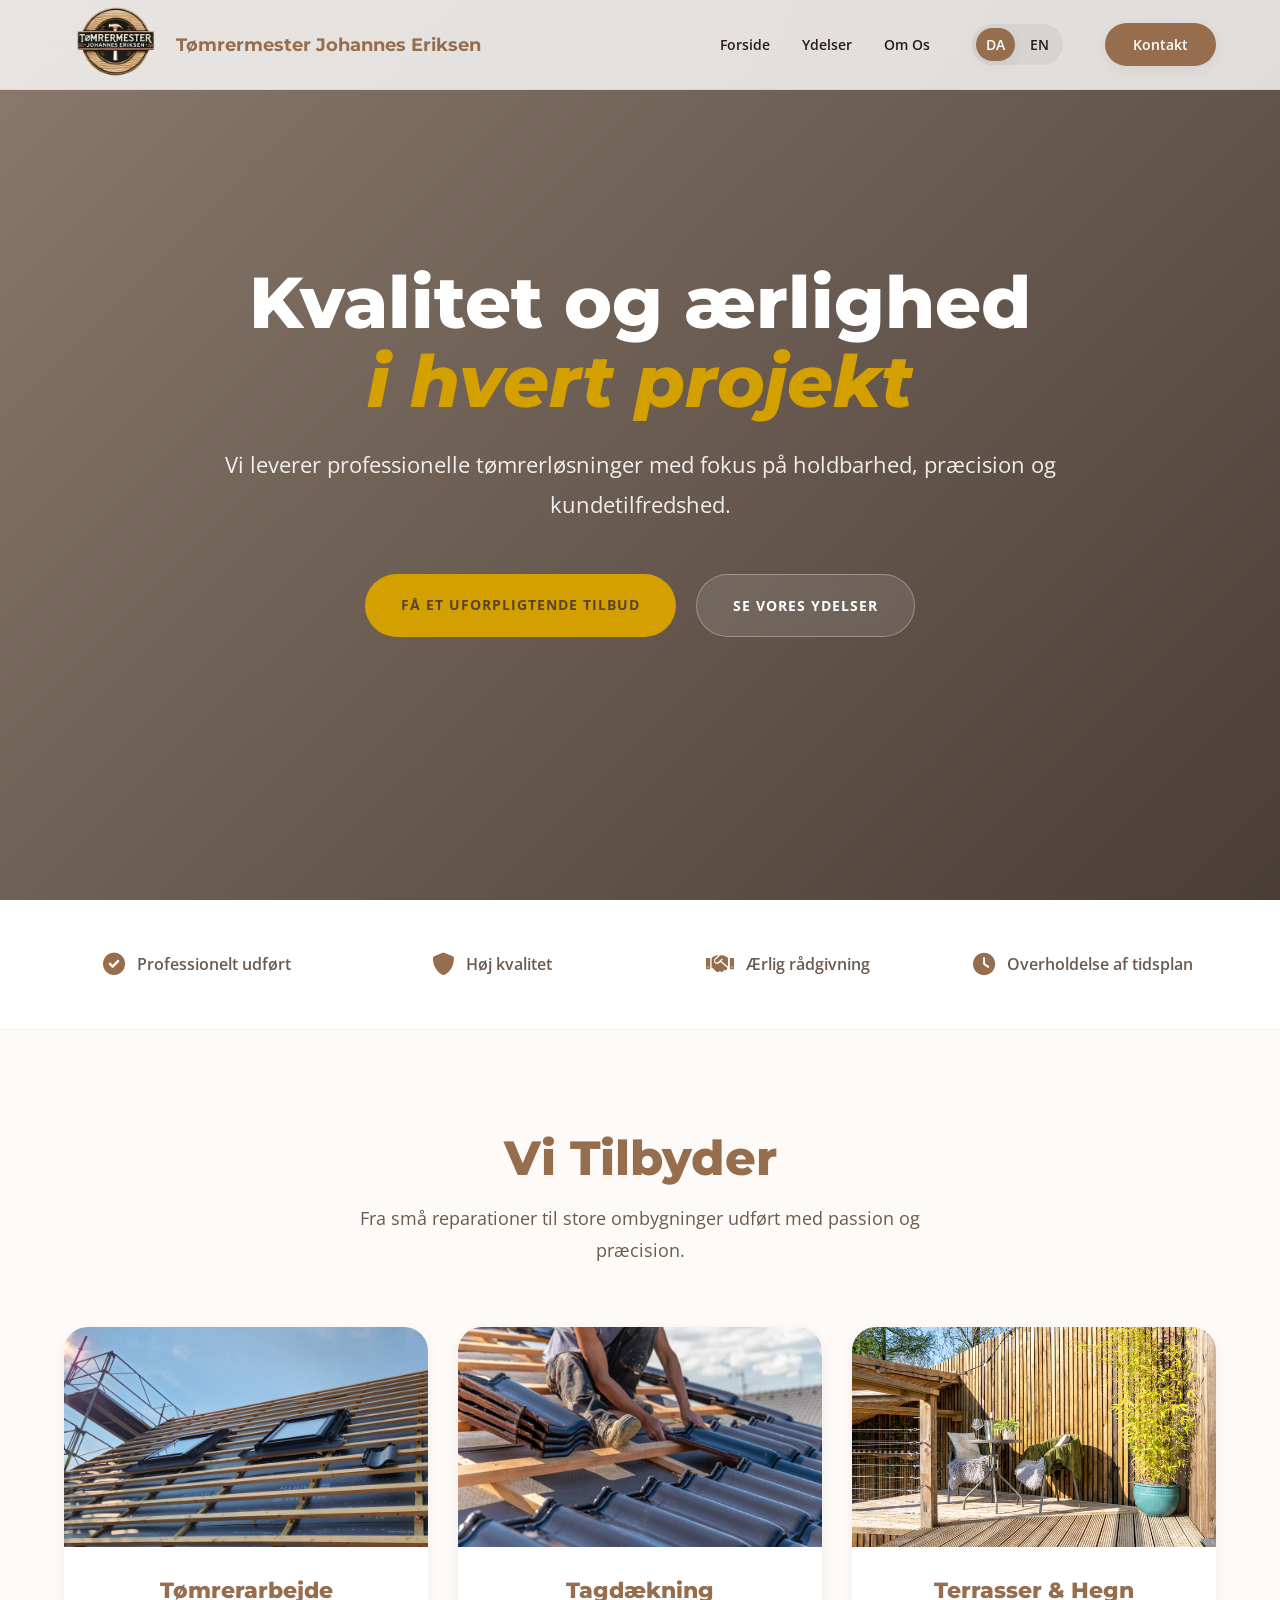
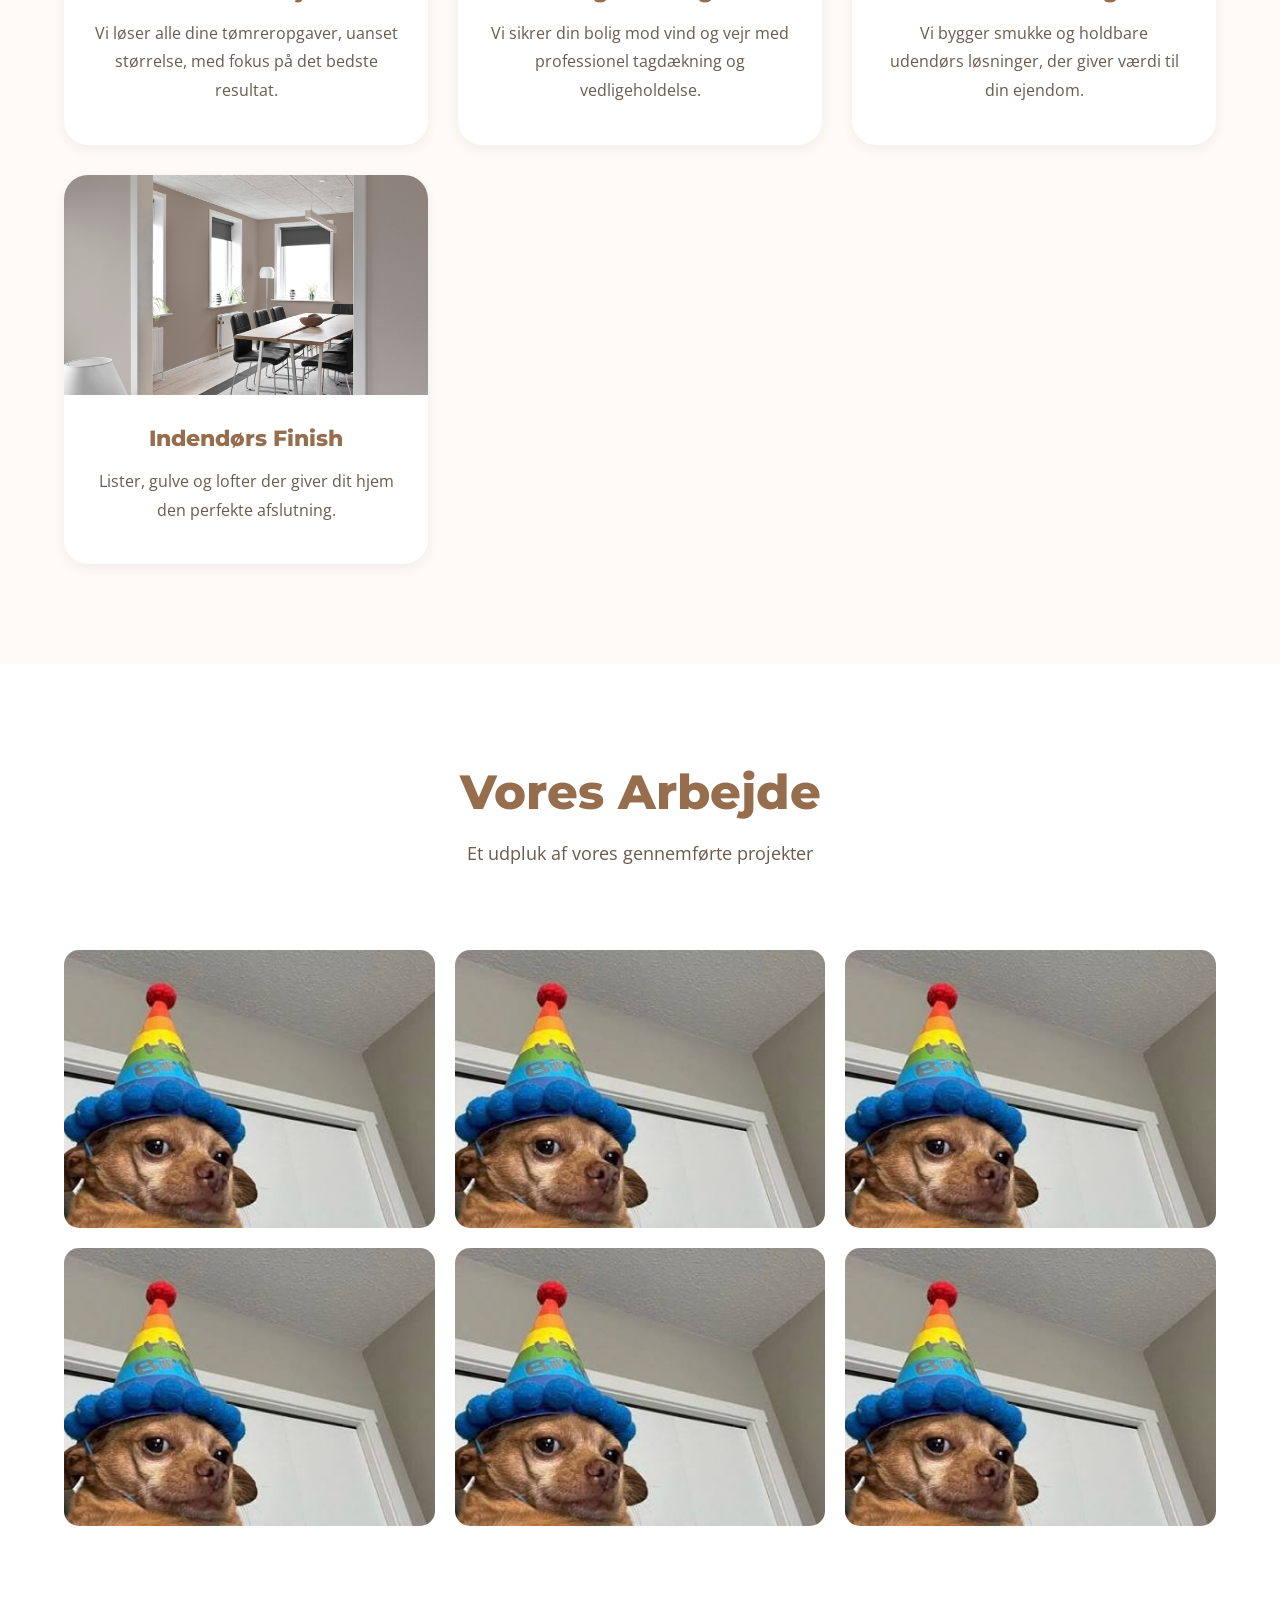
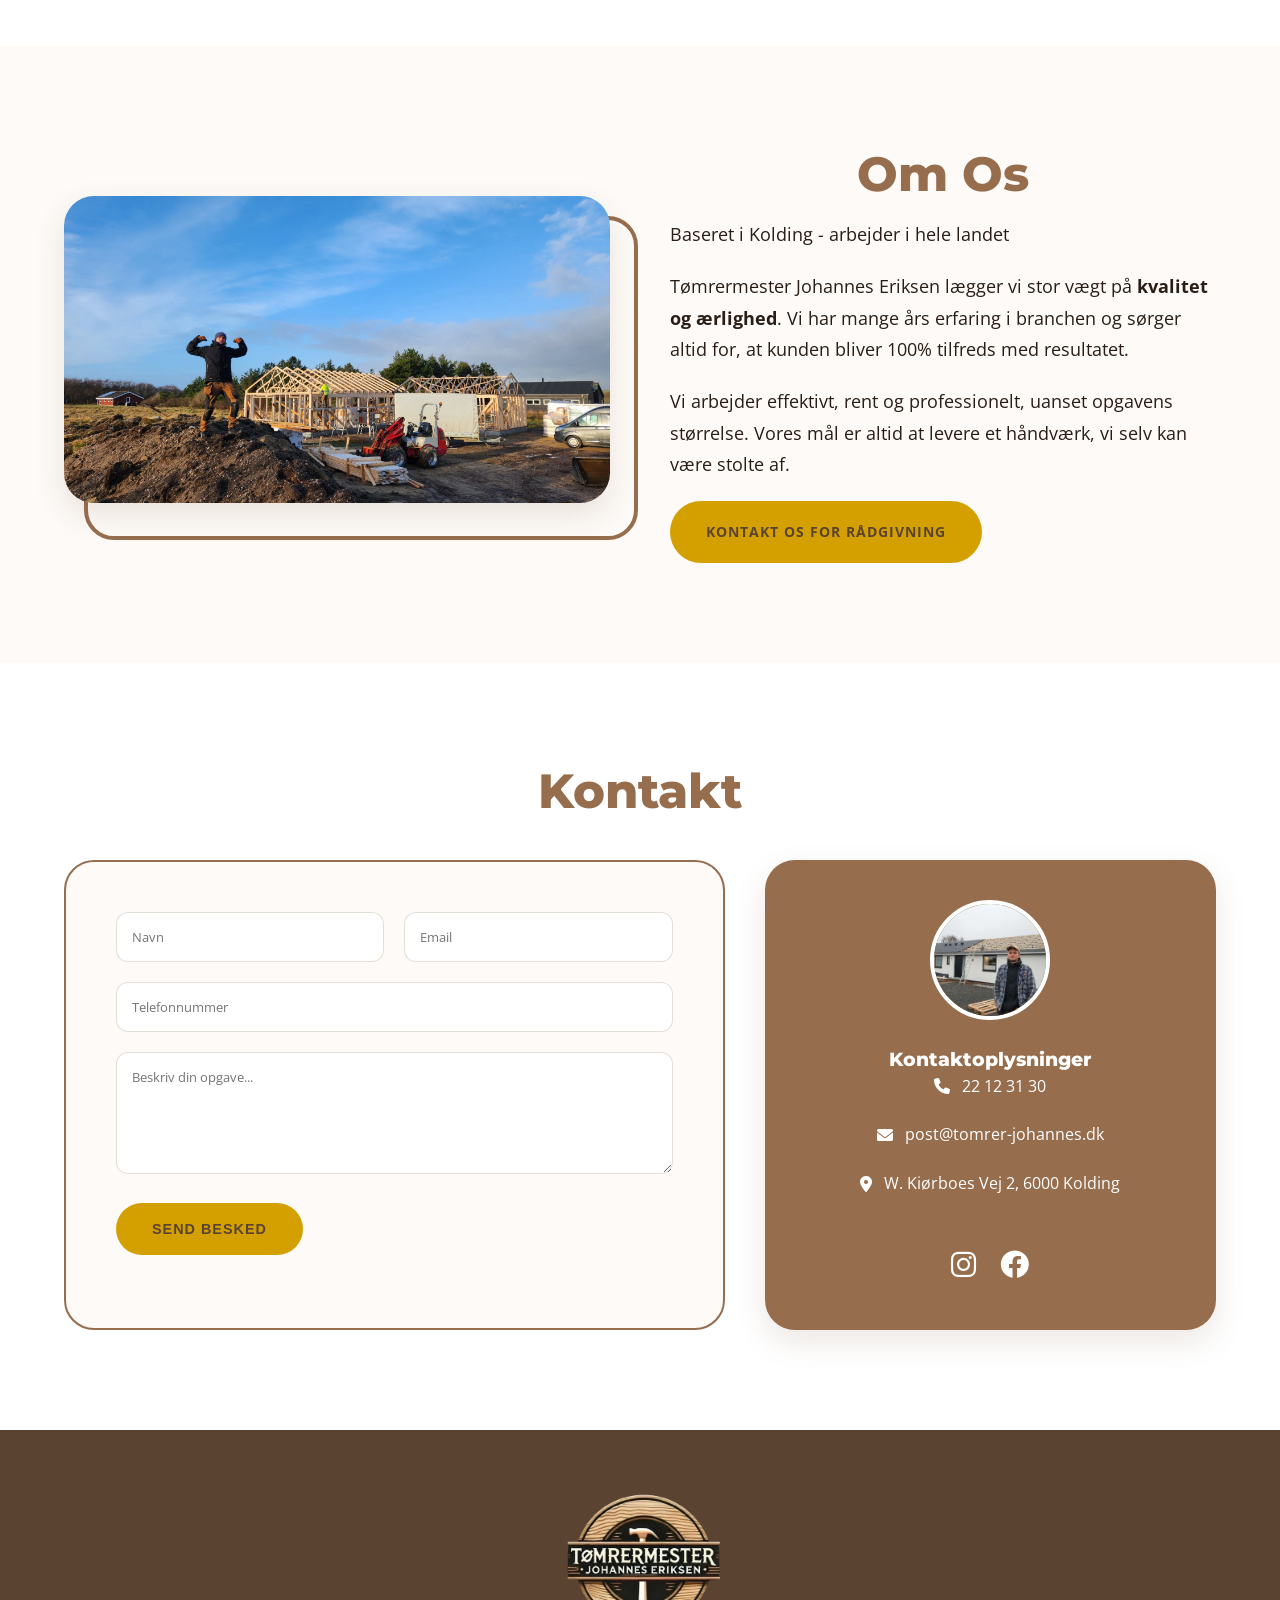
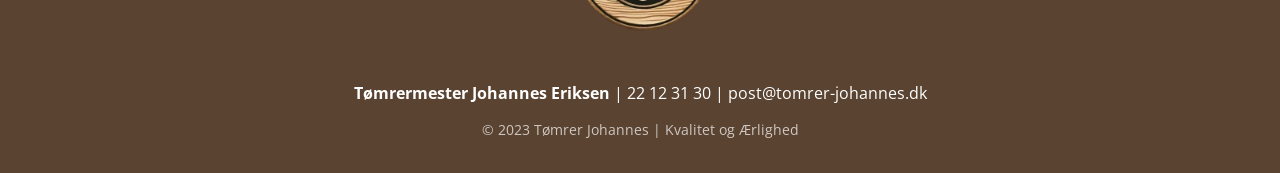
==== T-mrer-Johannes/index.html @ 765f924a "Add files via upload" ====
<!DOCTYPE html>
<html lang="da">
<head>
    <meta charset="UTF-8">
    <meta name="viewport" content="width=device-width, initial-scale=1.0">
    <title>Tømrermester Johannes Eriksen | Kvalitet og Ærlighed</title>
    <link rel="stylesheet" href="css/style.css">
    <link href="https://fonts.googleapis.com/css2?family=Montserrat:wght@700;800&family=Open+Sans:wght@400;600&display=swap" rel="stylesheet">
    <link rel="stylesheet" href="https://cdnjs.cloudflare.com/ajax/libs/font-awesome/6.0.0/css/all.min.css">
</head>
<body>

    <nav class="navbar" id="navbar">
        <div class="container">
            <a href="#" class="logo-container">
                <div class="logo">
                    <img src="img/logo.png" alt="Tømrer Johannes Logo">
                </div>
                <div class="logo-text">
                    <h1>Tømrermester Johannes Eriksen</h1>
                </div>
            </a>

            <div class="menu-toggle" id="mobile-menu">
                <span></span>
                <span></span>
                <span></span>
            </div>

            <ul class="nav-links" id="nav-list">
                <li><a href="#home">Forside</a></li>
                <li><a href="#services">Ydelser</a></li>
                <li><a href="#about">Om Os</a></li>

                <!-- Language Switcher -->
                <div class="lang-switcher">
                    <a href="index.html" class="lang-btn active">DA</a>
                    <a href="indexEN.html" class="lang-btn">EN</a>
                </div>

                <li><a href="#contact" class="nav-cta">Kontakt</a></li>
            </ul>
        </div>
    </nav>

    <header id="home" class="hero">
        <video autoplay muted loop playsinline class="hero-video">
            <source src="videos/herovideo.mp4" type="video/mp4">
        </video>
        <div class="hero-overlay"></div>
        <div class="hero-content">
            <h1>Kvalitet og ærlighed <span>i hvert projekt</span></h1>
            <p>Vi leverer professionelle tømrerløsninger med fokus på holdbarhed, præcision og kundetilfredshed.</p>
            <div class="hero-btns">
                <a href="#contact" class="btn btn-primary">Få et uforpligtende tilbud</a>
                <a href="#services" class="btn btn-secondary">Se vores ydelser</a>
            </div>
        </div>
    </header>

    <section class="trust-bar">
        <div class="container trust-grid">
            <div class="trust-item"><i class="fas fa-check-circle"></i> <span>Professionelt udført</span></div>
            <div class="trust-item"><i class="fas fa-shield-alt"></i> <span>Høj kvalitet</span></div>
            <div class="trust-item"><i class="fas fa-handshake"></i> <span>Ærlig rådgivning</span></div>
            <div class="trust-item"><i class="fas fa-clock"></i> <span>Overholdelse af tidsplan</span></div>
        </div>
    </section>

    <section id="services" class="services">
        <div class="container">
            <h2 class="section-title">Vi Tilbyder</h2>
            <p class="section-subtitle">Fra små reparationer til store ombygninger udført med passion og præcision.</p>
            <div class="services-grid">
                <div class="service-card">
                    <div class="service-img"><img src="img/tømrerarbejde.jpg" alt="Tømrerarbejde"></div>
                    <h3>Tømrerarbejde</h3>
                    <p>Vi løser alle dine tømreropgaver, uanset størrelse, med fokus på det bedste resultat.</p>
                </div>
                <div class="service-card">
                    <div class="service-img"><img src="img/tagdækning.jpg" alt="Tagdækning"></div>
                    <h3>Tagdækning</h3>
                    <p>Vi sikrer din bolig mod vind og vejr med professionel tagdækning og vedligeholdelse.</p>
                </div>
                <div class="service-card">
                    <div class="service-img"><img src="img/terrasse.jpg" alt="Terrasser"></div>
                    <h3>Terrasser & Hegn</h3>
                    <p>Vi bygger smukke og holdbare udendørs løsninger, der giver værdi til din ejendom.</p>
                </div>
                <div class="service-card">
                    <div class="service-img"><img src="img/indendørs.jpg" alt="Indendørs"></div>
                    <h3>Indendørs Finish</h3>
                    <p>Lister, gulve og lofter der giver dit hjem den perfekte afslutning.</p>
                </div>
            </div>
        </div>
    </section>

    <section id="gallery" class="gallery-section">
        <div class="container">
            <h2 class="section-title">Vores Arbejde</h2>
            <p class="section-subtitle">Et udpluk af vores gennemførte projekter</p>
            <!-- Wrapper added for Carousel functionality on mobile -->
            <div class="gallery-wrapper">
                <div class="gallery-grid">
                    <div class="gallery-item"><img src="img/images.png" alt="Projekt 1"></div>
                    <div class="gallery-item"><img src="img/images.png" alt="Projekt 2"></div>
                    <div class="gallery-item"><img src="img/images.png" alt="Projekt 3"></div>
                    <div class="gallery-item"><img src="img/images.png" alt="Projekt 4"></div>
                    <div class="gallery-item"><img src="img/images.png" alt="Projekt 5"></div>
                    <div class="gallery-item"><img src="img/images.png" alt="Projekt 6"></div>
                </div>
            </div>
        </div>
    </section>

    <section id="about" class="about">
        <div class="container about-flex">
            <div class="about-image">
                <img src="img/omosbillede.png" alt="Om Tømrer Johannes">
            </div>
            <div class="about-text">
                <h2 class="section-title left">Om Os</h2>
                <p>Baseret i Kolding - arbejder i hele landet</p>
                <p>Tømrermester Johannes Eriksen lægger vi stor vægt på <strong>kvalitet og ærlighed</strong>. Vi har mange års erfaring i branchen og sørger altid for, at kunden bliver 100% tilfreds med resultatet.</p>
                <p>Vi arbejder effektivt, rent og professionelt, uanset opgavens størrelse. Vores mål er altid at levere et håndværk, vi selv kan være stolte af.</p>
                <a href="#contact" class="btn btn-primary">Kontakt os for rådgivning</a>
            </div>
        </div>
    </section>

    <section id="contact" class="contact">
        <div class="container">
            <h2 class="section-title">Kontakt</h2>
            <div class="contact-wrapper">
                <div class="contact-form">
                    <form>
                        <div class="form-group">
                            <input type="text" placeholder="Navn" required>
                            <input type="email" placeholder="Email" required>
                        </div>
                        <input type="text" placeholder="Telefonnummer">
                        <textarea placeholder="Beskriv din opgave..." rows="5" required></textarea>
                        <button type="submit" class="btn btn-primary full-width">Send Besked</button>
                    </form>
                </div>
                <div class="contact-info">
                    <img src="img/johannesforanhus.png" alt="Kontakt">
                    <h3>Kontaktoplysninger</h3>
                    <div class="info-item"><i class="fas fa-phone"></i> <a href="tel:22123130">22 12 31 30</a></div>
                    <div class="info-item"><i class="fas fa-envelope"></i> <a href="mailto:post@tomrer-johannes.dk">post@tomrer-johannes.dk</a></div>
                    <div class="info-item"><i class="fas fa-map-marker-alt"></i> <span>W. Kiørboes Vej 2, 6000 Kolding</span></div>
                    <div class="social-links"> 
                        <a href="https://www.instagram.com/tomrermester_johannes/" target="_blank"><i class="fab fa-instagram"></i></a> 
                        <a href="https://www.facebook.com/profile.php?id=61573229541717" target="_blank"><i class="fab fa-facebook"></i></a> 
                    </div>
                </div>
            </div>
        </div>
    </section>

    <footer>
        <div class="container">
            <img src="img/logo.png" alt="Logo" class="footer-logo">
            <p><strong>Tømrermester Johannes Eriksen</strong> | 22 12 31 30 | post@tomrer-johannes.dk</p>
            <p class="footer-copy">&copy; 2023 Tømrer Johannes | Kvalitet og Ærlighed</p>
        </div>
    </footer>

    <script>
        const menuToggle = document.getElementById('mobile-menu');
        const navList = document.getElementById('nav-list');

        menuToggle.addEventListener('click', () => {
            navList.classList.toggle('active');
            menuToggle.classList.toggle('active');
        });

        document.querySelectorAll('.nav-links a').forEach(link => {
            link.addEventListener('click', () => {
                navList.classList.remove('active');
                menuToggle.classList.remove('active');
            });
        });

        window.addEventListener('scroll', () => {
            const navbar = document.getElementById('navbar');
            if (window.scrollY > 50) {
                navbar.classList.add('scrolled');
            } else {
                navbar.classList.remove('scrolled');
            }
        });
    </script>
</body>
</html>
---- T-mrer-Johannes/css/style.css ----
/* General Reset */
* {
    margin: 0;
    padding: 0;
    box-sizing: border-box;
}

:root {
    --primary-brown: #966d4d;
    --dark-brown: #5a4331;
    --accent-yellow: #d4a000;
    --text-gray: #6b5a4d;
    --text-dark: #2a1d15;
    --soft-linen: #fdfaf7; 
    --white: #ffffff;
    
    --shadow-sm: 0 4px 12px rgba(125, 95, 67, 0.08);
    --shadow-md: 0 12px 30px rgba(125, 95, 67, 0.15);
    --transition: all 0.4s cubic-bezier(0.165, 0.84, 0.44, 1);
}

body {
    font-family: 'Open Sans', sans-serif;
    color: var(--text-dark);
    line-height: 1.8;
    scroll-behavior: smooth;
    background-color: var(--soft-linen);
    overflow-x: hidden;
}

h1, h2, h3 {
    font-family: 'Montserrat', sans-serif;
    font-weight: 800;
    line-height: 1.2;
}

.container {
    max-width: 1200px;
    margin: 0 auto;
    padding: 0 24px;
}

/* --- Navbar --- */
.navbar {
    background: rgba(255, 255, 255, 0.8);
    backdrop-filter: blur(20px);
    height: 90px;
    display: flex;
    align-items: center;
    position: fixed;
    width: 100%;
    top: 0;
    z-index: 1000;
    transition: var(--transition);
    border-bottom: 1px solid rgba(150, 109, 77, 0.1);
}

.navbar.scrolled {
    height: 75px;
    background: rgba(255, 255, 255, 0.95);
    box-shadow: var(--shadow-sm);
}

.navbar .container {
    display: flex;
    justify-content: space-between;
    align-items: center;
    width: 100%;
}

.logo-container {
    display: flex;
    align-items: center;
    gap: 12px;
    text-decoration: none;
    transition: var(--transition);
}

.logo-container:hover {
    transform: translateY(-2px);
}

.logo img {
    height: 100px;
    width: auto;
    transition: var(--transition);
}

.logo-text h1 {
    font-size: 1.1rem;
    color: var(--primary-brown);
    font-weight: 700;
}

.nav-links {
    display: flex;
    list-style: none;
    align-items: center;
    gap: 32px;
}

.nav-links a {
    text-decoration: none;
    color: var(--text-dark);
    font-weight: 600;
    font-size: 0.9rem;
    transition: var(--transition);
    position: relative;
}

.nav-links a:hover {
    color: var(--primary-brown);
}

.nav-links a::after {
    content: '';
    position: absolute;
    width: 0;
    height: 2px;
    bottom: -4px;
    left: 0;
    background-color: var(--primary-brown);
    transition: var(--transition);
}

.nav-links a:hover::after {
    width: 100%;
}

.nav-cta {
    background: var(--primary-brown);
    color: white !important;
    padding: 12px 28px;
    border-radius: 50px;
    box-shadow: var(--shadow-sm);
}

.nav-cta:hover {
    background: var(--dark-brown);
    transform: translateY(-2px);
    box-shadow: var(--shadow-md);
}

/* Mobile Menu Toggle */
.menu-toggle {
    display: none;
    flex-direction: column;
    gap: 6px;
    cursor: pointer;
    z-index: 1100;
}

.menu-toggle span {
    width: 30px;
    height: 3px;
    background: var(--primary-brown);
    border-radius: 2px;
    transition: var(--transition);
}

.menu-toggle.active span:nth-child(1) { transform: translateY(9px) rotate(45deg); }
.menu-toggle.active span:nth-child(2) { opacity: 0; }
.menu-toggle.active span:nth-child(3) { transform: translateY(-9px) rotate(-45deg); }

/* --- Hero Section --- */
.hero {
    position: relative;
    height: 100vh;
    display: flex;
    align-items: center;
    justify-content: center;
    overflow: hidden;
    color: white;
    text-align: center;
}

.hero-video {
    position: absolute;
    top: 50%;
    left: 50%;
    min-width: 100%;
    min-height: 100%;
    z-index: -2;
    transform: translate(-50%, -50%);
    object-fit: cover;
}

.hero-overlay {
    position: absolute;
    top: 0;
    left: 0;
    width: 100%;
    height: 100%;
    background: linear-gradient(135deg, rgba(90, 67, 49, 0.7), rgba(42, 29, 21, 0.85));
    z-index: -1;
}

.hero-content {
    max-width: 900px;
    padding: 0 20px;
    animation: fadeInUp 1s ease-out;
}

.hero-content h1 {
    font-size: clamp(2.5rem, 8vw, 4.5rem);
    line-height: 1.1;
    margin-bottom: 24px;
}

.hero-content h1 span {
    color: var(--accent-yellow);
    display: block;
    font-style: italic;
}

.hero-content p {
    font-size: clamp(1rem, 3vw, 1.4rem);
    margin-bottom: 48px;
    opacity: 0.9;
    font-weight: 400;
}

.hero-btns {
    display: flex;
    gap: 20px;
    justify-content: center;
}

/* --- Buttons --- */
.btn {
    padding: 18px 36px;
    border-radius: 50px;
    font-weight: 700;
    text-decoration: none;
    transition: var(--transition);
    font-size: 0.9rem;
    display: inline-block;
    text-transform: uppercase;
    letter-spacing: 1px;
    border: none;
    cursor: pointer;
}

.btn-primary {
    background: var(--accent-yellow);
    color: var(--dark-brown);
}

.btn-primary:hover {
    background: #f0c000;
    transform: translateY(-4px);
    box-shadow: 0 10px 20px rgba(212, 160, 0, 0.3);
}

.btn-secondary {
    background: rgba(255, 255, 255, 0.1);
    color: white;
    backdrop-filter: blur(5px);
    border: 1px solid rgba(255, 255, 255, 0.3);
}

.btn-secondary:hover {
    background: rgba(255, 255, 255, 0.2);
    transform: translateY(-4px);
}

/* --- Trust Bar --- */
.trust-bar {
    background: var(--white);
    padding: 50px 0;
    border-bottom: 1px solid rgba(0,0,0,0.05);
}

.trust-grid {
    display: grid;
    grid-template-columns: repeat(auto-fit, minmax(200px, 1fr));
    gap: 30px;
    text-align: center;
}

.trust-item {
    display: flex;
    align-items: center;
    justify-content: center;
    gap: 12px;
    font-weight: 600;
    color: var(--text-gray);
}

.trust-item i {
    color: var(--primary-brown);
    font-size: 1.4rem;
}

/* --- Services --- */
.services {
    padding: 100px 0;
}

.section-title {
    text-align: center;
    font-size: clamp(2rem, 5vw, 3rem);
    margin-bottom: 16px;
    color: var(--primary-brown);
}

.section-subtitle {
    text-align: center;
    color: var(--text-gray);
    margin-bottom: 60px;
    font-size: 1.1rem;
    max-width: 600px;
    margin-left: auto;
    margin-right: auto;
}

.services-grid {
    display: grid;
    grid-template-columns: repeat(auto-fit, minmax(280px, 1fr));
    gap: 30px;
}

.service-card {
    background: var(--white);
    border-radius: 24px;
    overflow: hidden;
    transition: var(--transition);
    text-align: center;
    padding-bottom: 40px;
    box-shadow: var(--shadow-sm);
}

.service-card:hover {
    transform: translateY(-10px);
    box-shadow: var(--shadow-md);
}

.service-img {
    height: 220px;
    overflow: hidden;
}

.service-img img {
    width: 100%;
    height: 100%;
    object-fit: cover;
    transition: var(--transition);
}

.service-card:hover .service-img img {
    transform: scale(1.1);
}

.service-card h3 {
    margin: 30px 0 15px;
    color: var(--primary-brown);
    font-size: 1.4rem;
}

.service-card p {
    padding: 0 30px;
    color: var(--text-gray);
}

/* --- Gallery (Polished Carousel for Mobile) --- */
.gallery-section {
    padding: 100px 0;
    background: var(--white);
}

.gallery-wrapper {
    overflow-x: auto;
    padding: 20px 0;
    scroll-snap-type: x mandatory; /* The magic for mobile carousel */
    -webkit-overflow-scrolling: touch;
}

.gallery-wrapper::-webkit-scrollbar {
    display: none; /* Hide scrollbar for cleaner look */
}

.gallery-grid {
    display: grid;
    grid-template-columns: repeat(auto-fit, minmax(300px, 1fr));
    gap: 20px;
}

.gallery-item {
    position: relative;
    overflow: hidden;
    border-radius: 15px;
    aspect-ratio: 4/3;
    scroll-snap-align: center;
}

.gallery-item img {
    width: 100%;
    height: 100%;
    object-fit: cover;
    transition: var(--transition);
}

.gallery-item:hover img {
    transform: scale(1.1);
    filter: brightness(0.7);
}

/* --- About --- */
.about {
    padding: 100px 0;
}

.about-flex {
    display: flex;
    align-items: center;
    gap: 60px;
}

.about-image {
    position: relative;
    flex: 1;
}

.about-image img {
    width: 100%;
    border-radius: 30px;
    box-shadow: var(--shadow-md);
    position: relative;
    z-index: 2;
}

.about-image::after {
    content: '';
    position: absolute;
    top: 20px;
    left: 20px;
    width: 100%;
    height: 100%;
    border: 4px solid var(--primary-brown);
    border-radius: 30px;
    z-index: 1;
}

.about-text {
    flex: 1;
}

.about-text p {
    margin-bottom: 20px;
    font-size: 1.1rem;
}

/* --- Contact --- */
.contact {
    padding: 100px 0;
    background: var(--white);
}

.contact-wrapper {
    display: flex;
    gap: 40px;
    margin-top: 40px;
}

.contact-form {
    flex: 1.5;
    background: var(--soft-linen);
    padding: 50px;
    border-radius: 30px;
    border: 2px solid var(--primary-brown);
}

.form-group {
    display: grid;
    grid-template-columns: 1fr 1fr;
    gap: 20px;
}

.contact-form input, .contact-form textarea {
    width: 100%;
    padding: 15px;
    margin-bottom: 20px;
    border: 1px solid rgba(125, 95, 67, 0.2);
    border-radius: 12px;
    font-family: inherit;
}

.contact-info {
    flex: 1;
    background: var(--primary-brown);
    color: white;
    padding: 40px;
    border-radius: 30px;
    text-align: center;
    box-shadow: var(--shadow-md);
}

.contact-info img {
    width: 120px;
    height: 120px;
    border-radius: 50%;
    border: 4px solid white;
    margin-bottom: 20px;
    object-fit: cover;
    object-position: center;
}

.info-item {
    display: flex;
    align-items: center;
    justify-content: center;
    gap: 12px;
    margin-bottom: 20px;
}

.info-item a {
    color: white;
    text-decoration: none;
}

.social-links { 
    margin-top: 40px; 
    display: flex; 
    justify-content: center; 
    gap: 24px; 
}  

.social-links a { 
    color: white; 
    font-size: 1.8rem; 
    transition: var(--transition); 
}  
.social-links a:hover { 
    transform: scale(1.2); 
    color: var(--accent-yellow); 
}

/* --- Footer --- */
footer {
    background: var(--dark-brown);
    color: white;
    text-align: center;
    padding: 30px 0;
}

.footer-logo {
    height: 200px;
    margin-bottom: 10px;
}

.footer-copy {
    margin-top: 10px; 
    font-size: 0.9rem; 
    opacity: 0.7;
}

/* --- Language Switcher --- */
.lang-switcher {
    display: flex;
    align-items: center;
    gap: 5px;
    background: rgba(0, 0, 0, 0.05);
    padding: 4px;
    border-radius: 50px;
    margin: 0 10px;
}

.lang-btn {
    text-decoration: none;
    color: var(--text-gray);
    font-size: 0.75rem;
    font-weight: 700;
    padding: 4px 10px;
    border-radius: 50px;
    transition: var(--transition);
    text-transform: uppercase;
}

.lang-btn:hover {
    color: var(--primary-brown);
}

.lang-btn.active {
    background: var(--primary-brown);
    color: white;
    box-shadow: var(--shadow-sm);
}

/* Adjust nav-links to keep the switcher centered */
.nav-links {
    display: flex;
    list-style: none;
    align-items: center;
    gap: 32px;
}

/* Responsive Adjustment */
@media (max-width: 768px) {
    .lang-switcher {
        margin: 20px 0;
        justify-content: center;
    }
}

/* --- Animations --- */
@keyframes fadeInUp {
    from { opacity: 0; transform: translateY(30px); }
    to { opacity: 1; transform: translateY(0); }
}

/* --- Responsive --- */
@media (max-width: 992px) {
    .about-flex, .contact-wrapper {
        flex-direction: column;
        text-align: center;
    }
    .about-image::after { display: none; }
    .form-group { grid-template-columns: 1fr; }
}

@media screen and (max-width: 768px) {
    .menu-toggle {
        display: flex;
    }

    .nav-links {
        position: fixed;
        top: 0;
        right: -100%;
        height: 100vh;
        width: 80%;
        background: var(--white);
        flex-direction: column;
        justify-content: center;
        transition: var(--transition);
        box-shadow: -10px 0 30px rgba(0,0,0,0.1);
    }

    .nav-links.active {
        right: 0;
    }

    .nav-links a {
        font-size: 1.2rem;
    }

    /* Mobile Gallery Carousel Override */
    .gallery-grid {
        display: flex;
        overflow-x: auto;
        scroll-snap-type: x mandatory;
        gap: 20px;
    }

    .gallery-item {
        min-width: 85%; /* Shows a peek of the next image */
        scroll-snap-align: center;
    }
}
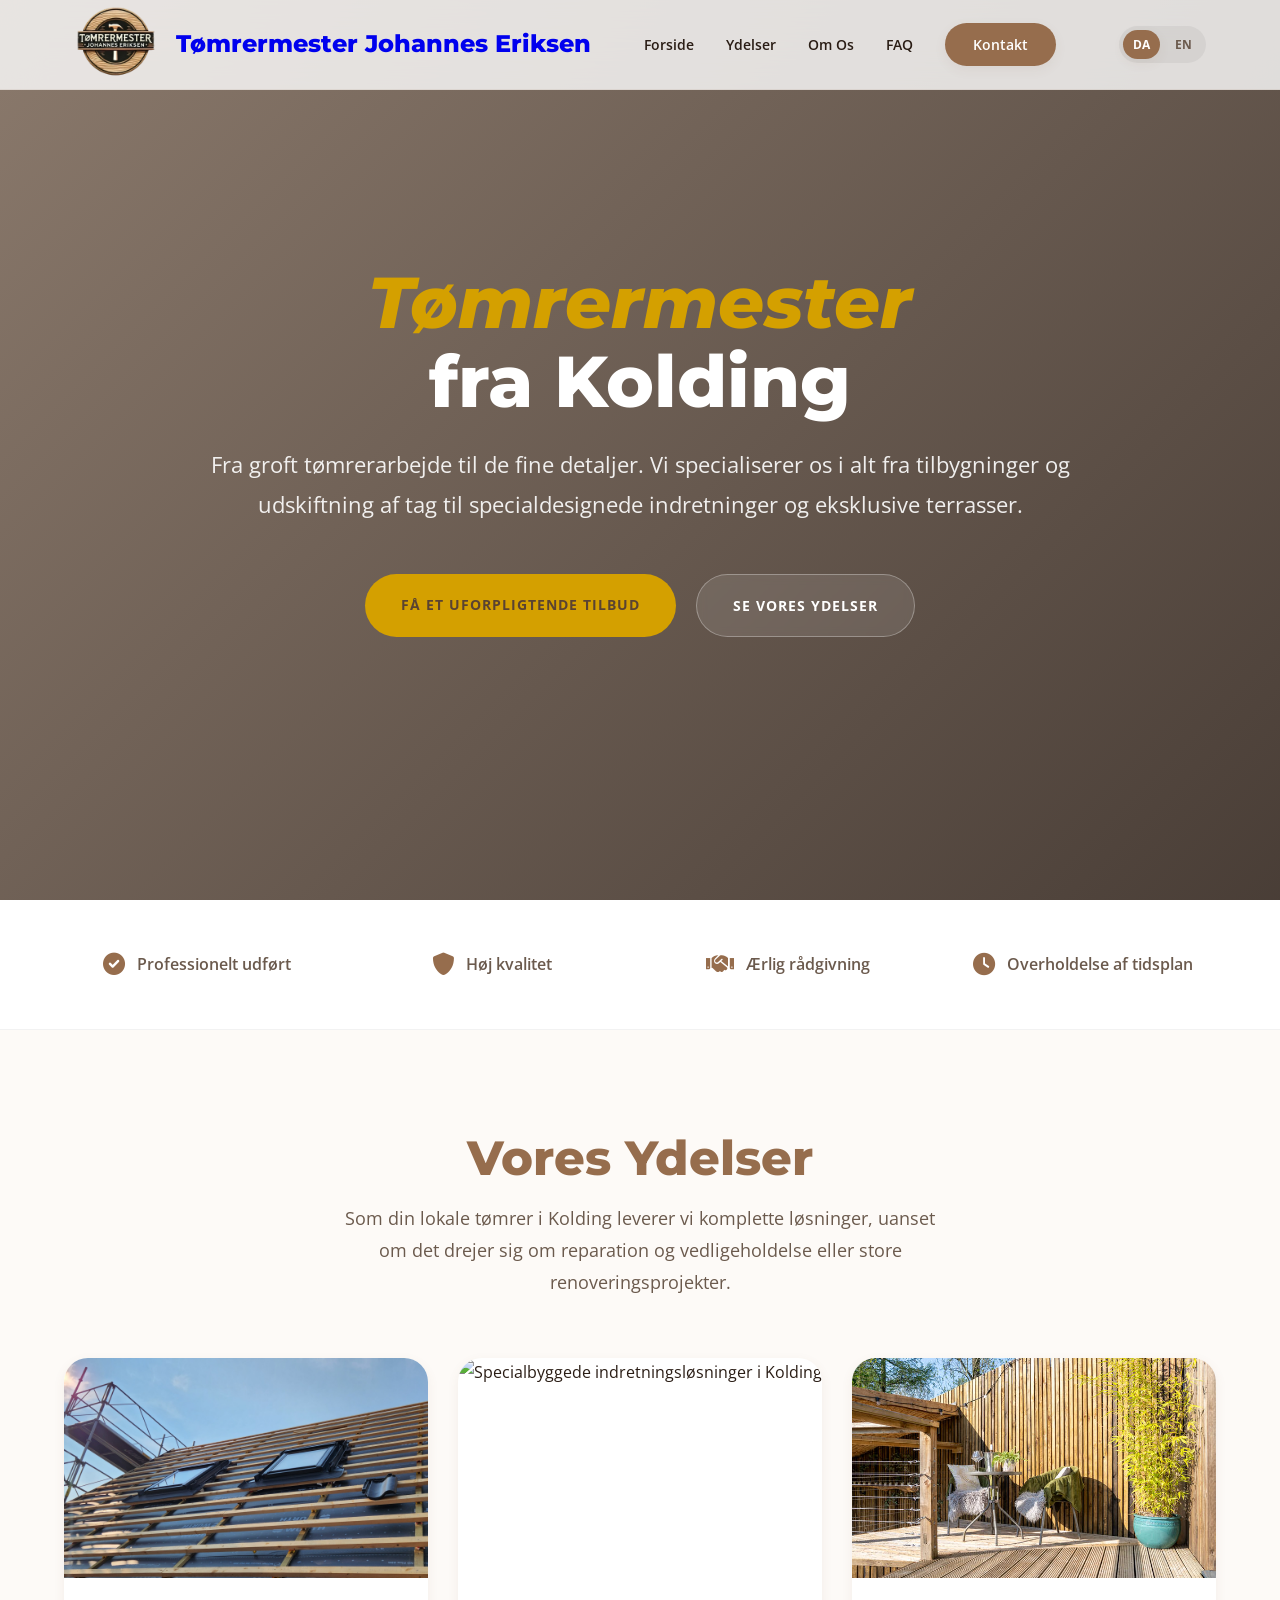
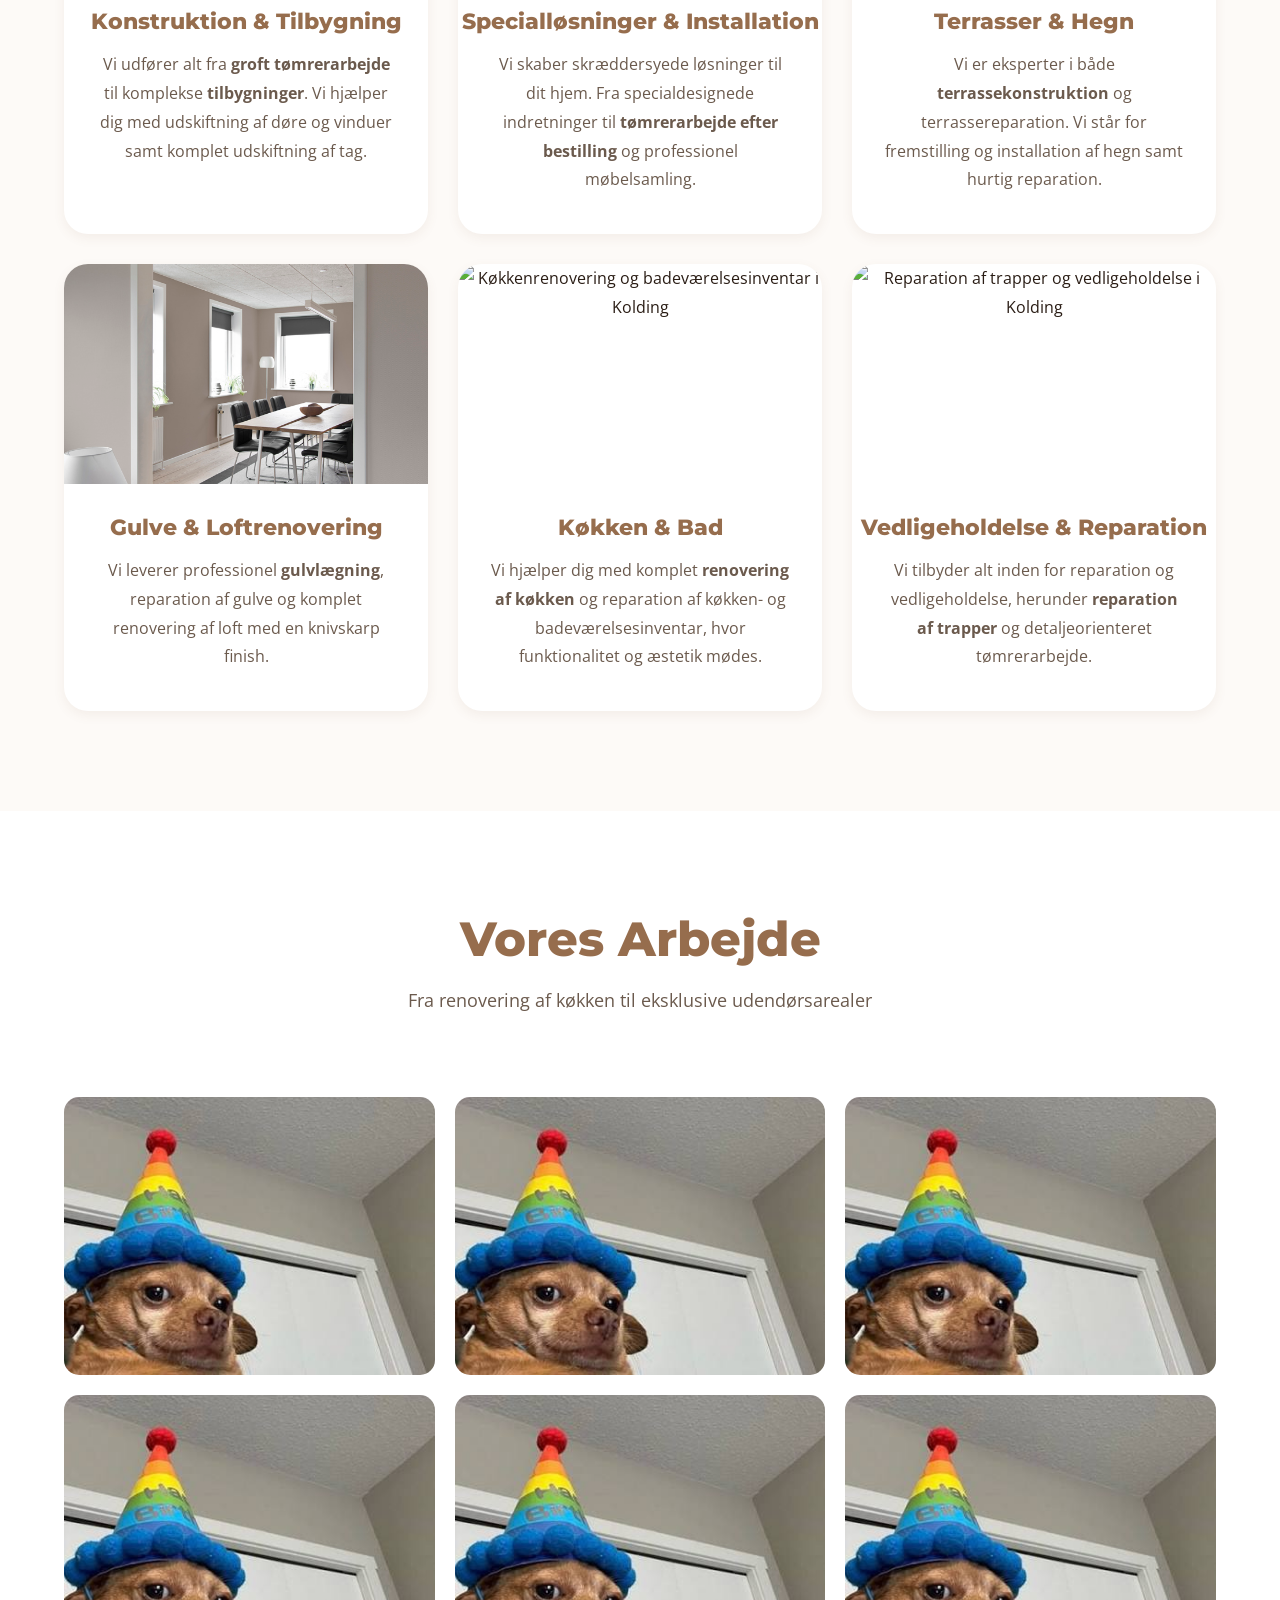
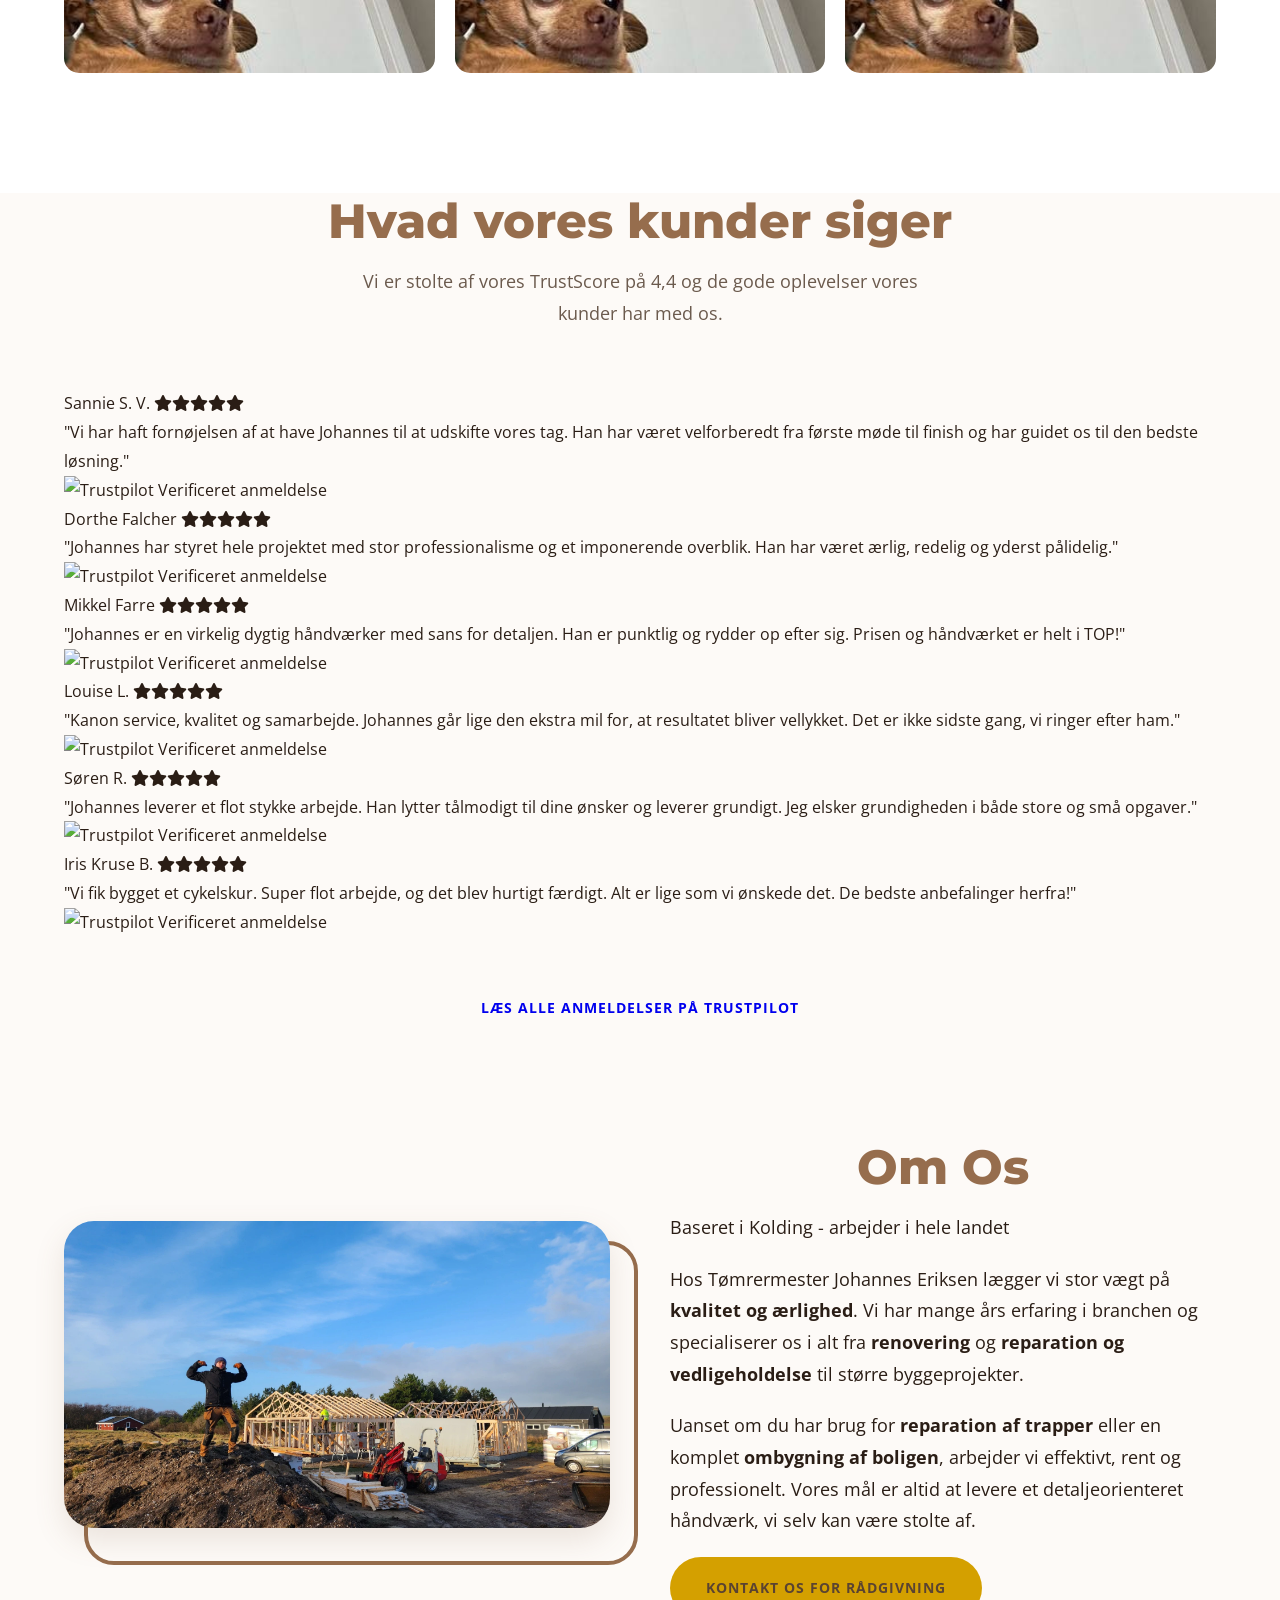
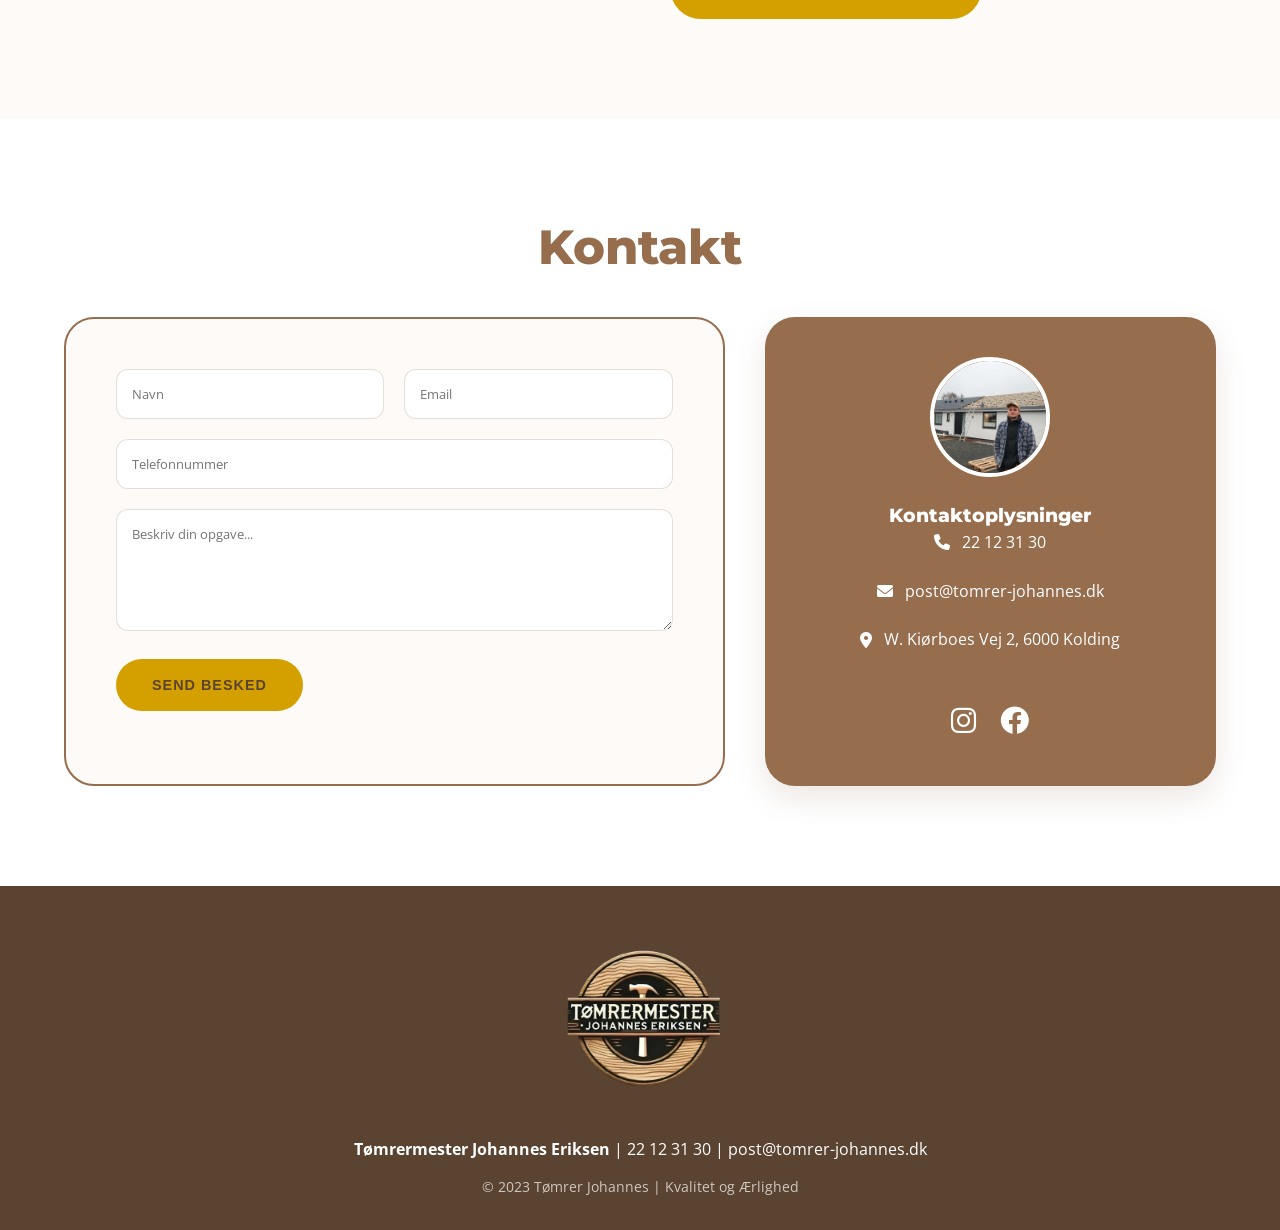
==== commit 90819e3b: "Enhance index.html with SEO and content updates Added meta description, updated logo alt text, and i" ====
--- a/T-mrer-Johannes/index.html
+++ b/T-mrer-Johannes/index.html
@@ -2,6 +2,7 @@
 <html lang="da">
 <head>
     <meta charset="UTF-8">
+    <meta name="description" content="Tømrermester Johannes Eriksen tilbyder alt fra tilbygninger og udskiftning af tag til specialbyggede løsninger og terrasser i Kolding og omegn. Kvalitet og ærlighed i hvert projekt.">
     <meta name="viewport" content="width=device-width, initial-scale=1.0">
     <title>Tømrermester Johannes Eriksen | Kvalitet og Ærlighed</title>
     <link rel="stylesheet" href="css/style.css">
@@ -9,15 +10,15 @@
     <link rel="stylesheet" href="https://cdnjs.cloudflare.com/ajax/libs/font-awesome/6.0.0/css/all.min.css">
 </head>
 <body>
-
+    
     <nav class="navbar" id="navbar">
         <div class="container">
             <a href="#" class="logo-container">
                 <div class="logo">
-                    <img src="img/logo.png" alt="Tømrer Johannes Logo">
+                    <img src="img/logo.png" alt="Tømrermester Johannes Eriksen logo">
                 </div>
                 <div class="logo-text">
-                    <h1>Tømrermester Johannes Eriksen</h1>
+                    <h2>Tømrermester Johannes Eriksen</h2>
                 </div>
             </a>
 
@@ -31,26 +32,25 @@
                 <li><a href="#home">Forside</a></li>
                 <li><a href="#services">Ydelser</a></li>
                 <li><a href="#about">Om Os</a></li>
-
-                <!-- Language Switcher -->
-                <div class="lang-switcher">
-                    <a href="index.html" class="lang-btn active">DA</a>
-                    <a href="indexEN.html" class="lang-btn">EN</a>
-                </div>
-
+                <li><a href="faq.html">FAQ</a></li> 
                 <li><a href="#contact" class="nav-cta">Kontakt</a></li>
             </ul>
+
+            <div class="lang-switcher">
+                <a href="index.html" class="lang-btn active">DA</a>
+                <a href="indexEN.html" class="lang-btn">EN</a>
+            </div>
         </div>
     </nav>
 
     <header id="home" class="hero">
         <video autoplay muted loop playsinline class="hero-video">
-            <source src="videos/herovideo.mp4" type="video/mp4">
+            <source src="videos/Video-81379.mp4" type="video/mp4">
         </video>
         <div class="hero-overlay"></div>
         <div class="hero-content">
-            <h1>Kvalitet og ærlighed <span>i hvert projekt</span></h1>
-            <p>Vi leverer professionelle tømrerløsninger med fokus på holdbarhed, præcision og kundetilfredshed.</p>
+        <h1><span>Tømrermester</span> fra Kolding</h1>
+            <p>Fra groft tømrerarbejde til de fine detaljer. Vi specialiserer os i alt fra tilbygninger og udskiftning af tag til specialdesignede indretninger og eksklusive terrasser.</p>
             <div class="hero-btns">
                 <a href="#contact" class="btn btn-primary">Få et uforpligtende tilbud</a>
                 <a href="#services" class="btn btn-secondary">Se vores ydelser</a>
@@ -69,29 +69,46 @@
 
     <section id="services" class="services">
         <div class="container">
-            <h2 class="section-title">Vi Tilbyder</h2>
-            <p class="section-subtitle">Fra små reparationer til store ombygninger udført med passion og præcision.</p>
+            <h2 class="section-title">Vores Ydelser</h2>
+            <p class="section-subtitle">Som din lokale tømrer i Kolding leverer vi komplette løsninger, uanset om det drejer sig om reparation og vedligeholdelse eller store renoveringsprojekter.</p>
             <div class="services-grid">
-                <div class="service-card">
-                    <div class="service-img"><img src="img/tømrerarbejde.jpg" alt="Tømrerarbejde"></div>
-                    <h3>Tømrerarbejde</h3>
-                    <p>Vi løser alle dine tømreropgaver, uanset størrelse, med fokus på det bedste resultat.</p>
-                </div>
-                <div class="service-card">
-                    <div class="service-img"><img src="img/tagdækning.jpg" alt="Tagdækning"></div>
-                    <h3>Tagdækning</h3>
-                    <p>Vi sikrer din bolig mod vind og vejr med professionel tagdækning og vedligeholdelse.</p>
-                </div>
-                <div class="service-card">
-                    <div class="service-img"><img src="img/terrasse.jpg" alt="Terrasser"></div>
+                
+                <div class="service-card">
+                    <div class="service-img"><img src="img/tømrerarbejde.jpg" alt="Tilbygning og groft tømrerarbejde i Kolding"></div>
+                    <h3>Konstruktion & Tilbygning</h3>
+                    <p>Vi udfører alt fra <strong>groft tømrerarbejde</strong> til komplekse <strong>tilbygninger</strong>. Vi hjælper dig med udskiftning af døre og vinduer samt komplet udskiftning af tag.</p>
+                </div>
+
+                <div class="service-card">
+                    <div class="service-img"><img src="img/specialbygoginstallation.jpg" alt="Specialbyggede indretningsløsninger i Kolding"></div>
+                    <h3>Specialløsninger & Installation</h3>
+                    <p>Vi skaber skræddersyede løsninger til dit hjem. Fra specialdesignede indretninger til <strong>tømrerarbejde efter bestilling</strong> og professionel møbelsamling.</p>
+                </div>
+
+                <div class="service-card">
+                    <div class="service-img"><img src="img/terrasse.jpg" alt="Terrassekonstruktion og hegn i Kolding"></div>
                     <h3>Terrasser & Hegn</h3>
-                    <p>Vi bygger smukke og holdbare udendørs løsninger, der giver værdi til din ejendom.</p>
-                </div>
-                <div class="service-card">
-                    <div class="service-img"><img src="img/indendørs.jpg" alt="Indendørs"></div>
-                    <h3>Indendørs Finish</h3>
-                    <p>Lister, gulve og lofter der giver dit hjem den perfekte afslutning.</p>
-                </div>
+                    <p>Vi er eksperter i både <strong>terrassekonstruktion</strong> og terrassereparation. Vi står for fremstilling og installation af hegn samt hurtig reparation.</p>
+                </div>
+
+                <div class="service-card">
+                    <div class="service-img"><img src="img/indendørs.jpg" alt="Gulvlægning og renovering af loft i Kolding"></div>
+                    <h3>Gulve & Loftrenovering</h3>
+                    <p>Vi leverer professionel <strong>gulvlægning</strong>, reparation af gulve og komplet renovering af loft med en knivskarp finish.</p>
+                </div>
+
+                <div class="service-card">
+                    <div class="service-img"><img src="img/køkkenogbad.jpg" alt="Køkkenrenovering og badeværelsesinventar i Kolding"></div>
+                    <h3>Køkken & Bad</h3>
+                    <p>Vi hjælper dig med komplet <strong>renovering af køkken</strong> og reparation af køkken- og badeværelsesinventar, hvor funktionalitet og æstetik mødes.</p>
+                </div>
+
+                <div class="service-card">
+                    <div class="service-img"><img src="img/nicevæg.jpeg" alt="Reparation af trapper og vedligeholdelse i Kolding"></div>
+                    <h3>Vedligeholdelse & Reparation</h3>
+                    <p>Vi tilbyder alt inden for reparation og vedligeholdelse, herunder <strong>reparation af trapper</strong> og detaljeorienteret tømrerarbejde.</p>
+                </div>
+
             </div>
         </div>
     </section>
@@ -99,8 +116,7 @@
     <section id="gallery" class="gallery-section">
         <div class="container">
             <h2 class="section-title">Vores Arbejde</h2>
-            <p class="section-subtitle">Et udpluk af vores gennemførte projekter</p>
-            <!-- Wrapper added for Carousel functionality on mobile -->
+            <p class="section-subtitle">Fra renovering af køkken til eksklusive udendørsarealer</p>
             <div class="gallery-wrapper">
                 <div class="gallery-grid">
                     <div class="gallery-item"><img src="img/images.png" alt="Projekt 1"></div>
@@ -114,16 +130,105 @@
         </div>
     </section>
 
+    <section id="reviews" class="reviews">
+        <div class="container">
+            <h2 class="section-title">Hvad vores kunder siger</h2>
+            <p class="section-subtitle">Vi er stolte af vores TrustScore på 4,4 og de gode oplevelser vores kunder har med os.</p>
+            
+            <div class="reviews-wrapper">
+                <div class="reviews-grid">
+                    <div class="review-card">
+                        <div class="review-header">
+                            <span class="review-user">Sannie S. V.</span>
+                            <span class="review-stars"><i class="fas fa-star"></i><i class="fas fa-star"></i><i class="fas fa-star"></i><i class="fas fa-star"></i><i class="fas fa-star"></i></span>
+                        </div>
+                        <p class="review-text">"Vi har haft fornøjelsen af at have Johannes til at udskifte vores tag. Han har været velforberedt fra første møde til finish og har guidet os til den bedste løsning."</p>
+                        <div class="review-footer">
+                            <img src="img/trustpilot-logo.png" alt="Trustpilot" class="trustpilot-logo"> 
+                            <span>Verificeret anmeldelse</span>
+                        </div>
+                    </div>
+
+                    <div class="review-card">
+                        <div class="review-header">
+                            <span class="review-user">Dorthe Falcher</span>
+                            <span class="review-stars"><i class="fas fa-star"></i><i class="fas fa-star"></i><i class="fas fa-star"></i><i class="fas fa-star"></i><i class="fas fa-star"></i></span>
+                        </div>
+                        <p class="review-text">"Johannes har styret hele projektet med stor professionalisme og et imponerende overblik. Han har været ærlig, redelig og yderst pålidelig."</p>
+                        <div class="review-footer">
+                            <img src="img/trustpilot-logo.png" alt="Trustpilot" class="trustpilot-logo"> 
+                            <span>Verificeret anmeldelse</span>
+                        </div>
+                    </div>
+
+                    <div class="review-card">
+                        <div class="review-header">
+                            <span class="review-user">Mikkel Farre</span>
+                            <span class="review-stars"><i class="fas fa-star"></i><i class="fas fa-star"></i><i class="fas fa-star"></i><i class="fas fa-star"></i><i class="fas fa-star"></i></span>
+                        </div>
+                        <p class="review-text">"Johannes er en virkelig dygtig håndværker med sans for detaljen. Han er punktlig og rydder op efter sig. Prisen og håndværket er helt i TOP!"</p>
+                        <div class="review-footer">
+                            <img src="img/trustpilot-logo.png" alt="Trustpilot" class="trustpilot-logo"> 
+                            <span>Verificeret anmeldelse</span>
+                        </div>
+                    </div>
+
+                    <div class="review-card">
+                        <div class="review-header">
+                            <span class="review-user">Louise L.</span>
+                            <span class="review-stars"><i class="fas fa-star"></i><i class="fas fa-star"></i><i class="fas fa-star"></i><i class="fas fa-star"></i><i class="fas fa-star"></i></span>
+                        </div>
+                        <p class="review-text">"Kanon service, kvalitet og samarbejde. Johannes går lige den ekstra mil for, at resultatet bliver vellykket. Det er ikke sidste gang, vi ringer efter ham."</p>
+                        <div class="review-footer">
+                            <img src="img/trustpilot-logo.png" alt="Trustpilot" class="trustpilot-logo"> 
+                            <span>Verificeret anmeldelse</span>
+                        </div>
+                    </div>
+
+                    <div class="review-card">
+                        <div class="review-header">
+                            <span class="review-user">Søren R.</span>
+                            <span class="review-stars"><i class="fas fa-star"></i><i class="fas fa-star"></i><i class="fas fa-star"></i><i class="fas fa-star"></i><i class="fas fa-star"></i></span>
+                        </div>
+                        <p class="review-text">"Johannes leverer et flot stykke arbejde. Han lytter tålmodigt til dine ønsker og leverer grundigt. Jeg elsker grundigheden i både store og små opgaver."</p>
+                        <div class="review-footer">
+                            <img src="img/trustpilot-logo.png" alt="Trustpilot" class="trustpilot-logo"> 
+                            <span>Verificeret anmeldelse</span>
+                        </div>
+                    </div>
+
+                    <div class="review-card">
+                        <div class="review-header">
+                            <span class="review-user">Iris Kruse B.</span>
+                            <span class="review-stars"><i class="fas fa-star"></i><i class="fas fa-star"></i><i class="fas fa-star"></i><i class="fas fa-star"></i><i class="fas fa-star"></i></span>
+                        </div>
+                        <p class="review-text">"Vi fik bygget et cykelskur. Super flot arbejde, og det blev hurtigt færdigt. Alt er lige som vi ønskede det. De bedste anbefalinger herfra!"</p>
+                        <div class="review-footer">
+                            <img src="img/trustpilot-logo.png" alt="Trustpilot" class="trustpilot-logo"> 
+                            <span>Verificeret anmeldelse</span>
+                        </div>
+                    </div>
+                </div>
+            </div>
+
+            <div style="text-align: center; margin-top: 40px;">
+                <a href="https://dk.trustpilot.com/review/tomrer-johannes.dk" target="_blank" class="btn btn-trustpilot">
+                    Læs alle anmeldelser på Trustpilot
+                </a>
+            </div>
+        </div>
+    </section>
+    
     <section id="about" class="about">
         <div class="container about-flex">
             <div class="about-image">
-                <img src="img/omosbillede.png" alt="Om Tømrer Johannes">
+                <img src="img/omosbillede.png" alt="Tømrermester Johannes Eriksen - Ekspert i kvalitetshåndværk">
             </div>
             <div class="about-text">
                 <h2 class="section-title left">Om Os</h2>
                 <p>Baseret i Kolding - arbejder i hele landet</p>
-                <p>Tømrermester Johannes Eriksen lægger vi stor vægt på <strong>kvalitet og ærlighed</strong>. Vi har mange års erfaring i branchen og sørger altid for, at kunden bliver 100% tilfreds med resultatet.</p>
-                <p>Vi arbejder effektivt, rent og professionelt, uanset opgavens størrelse. Vores mål er altid at levere et håndværk, vi selv kan være stolte af.</p>
+                <p>Hos Tømrermester Johannes Eriksen lægger vi stor vægt på <strong>kvalitet og ærlighed</strong>. Vi har mange års erfaring i branchen og specialiserer os i alt fra <strong>renovering</strong> og <strong>reparation og vedligeholdelse</strong> til større byggeprojekter.</p>
+                <p>Uanset om du har brug for <strong>reparation af trapper</strong> eller en komplet <strong>ombygning af boligen</strong>, arbejder vi effektivt, rent og professionelt. Vores mål er altid at levere et detaljeorienteret håndværk, vi selv kan være stolte af.</p>
                 <a href="#contact" class="btn btn-primary">Kontakt os for rådgivning</a>
             </div>
         </div>
@@ -134,18 +239,19 @@
             <h2 class="section-title">Kontakt</h2>
             <div class="contact-wrapper">
                 <div class="contact-form">
-                    <form>
+                    <form action="contact.php" method="POST">
                         <div class="form-group">
-                            <input type="text" placeholder="Navn" required>
-                            <input type="email" placeholder="Email" required>
-                        </div>
-                        <input type="text" placeholder="Telefonnummer">
-                        <textarea placeholder="Beskriv din opgave..." rows="5" required></textarea>
-                        <button type="submit" class="btn btn-primary full-width">Send Besked</button>
+                            <input type="text" name="name" placeholder="Navn" required>
+                            <input type="email" name="email" placeholder="Email" required>
+                        </div >
+                        <input type="text" name="phone" placeholder="Telefonnummer">
+                        <textarea name="message" placeholder="Beskriv din opgave..." rows="5" required></textarea>
+                        
+                        <button type="submit" class="btn btn-primary full-width" target="_blank">Send Besked</button> 
                     </form>
                 </div>
                 <div class="contact-info">
-                    <img src="img/johannesforanhus.png" alt="Kontakt">
+                    <img src="img/johannesforanhus.png" alt="Tømrermester Johannes Eriksen foran et af sine projekter">
                     <h3>Kontaktoplysninger</h3>
                     <div class="info-item"><i class="fas fa-phone"></i> <a href="tel:22123130">22 12 31 30</a></div>
                     <div class="info-item"><i class="fas fa-envelope"></i> <a href="mailto:post@tomrer-johannes.dk">post@tomrer-johannes.dk</a></div>
@@ -161,7 +267,7 @@
 
     <footer>
         <div class="container">
-            <img src="img/logo.png" alt="Logo" class="footer-logo">
+            <img src="img/logo.png" alt="Tømrermester Johannes Eriksen logo" class="footer-logo">
             <p><strong>Tømrermester Johannes Eriksen</strong> | 22 12 31 30 | post@tomrer-johannes.dk</p>
             <p class="footer-copy">&copy; 2023 Tømrer Johannes | Kvalitet og Ærlighed</p>
         </div>
